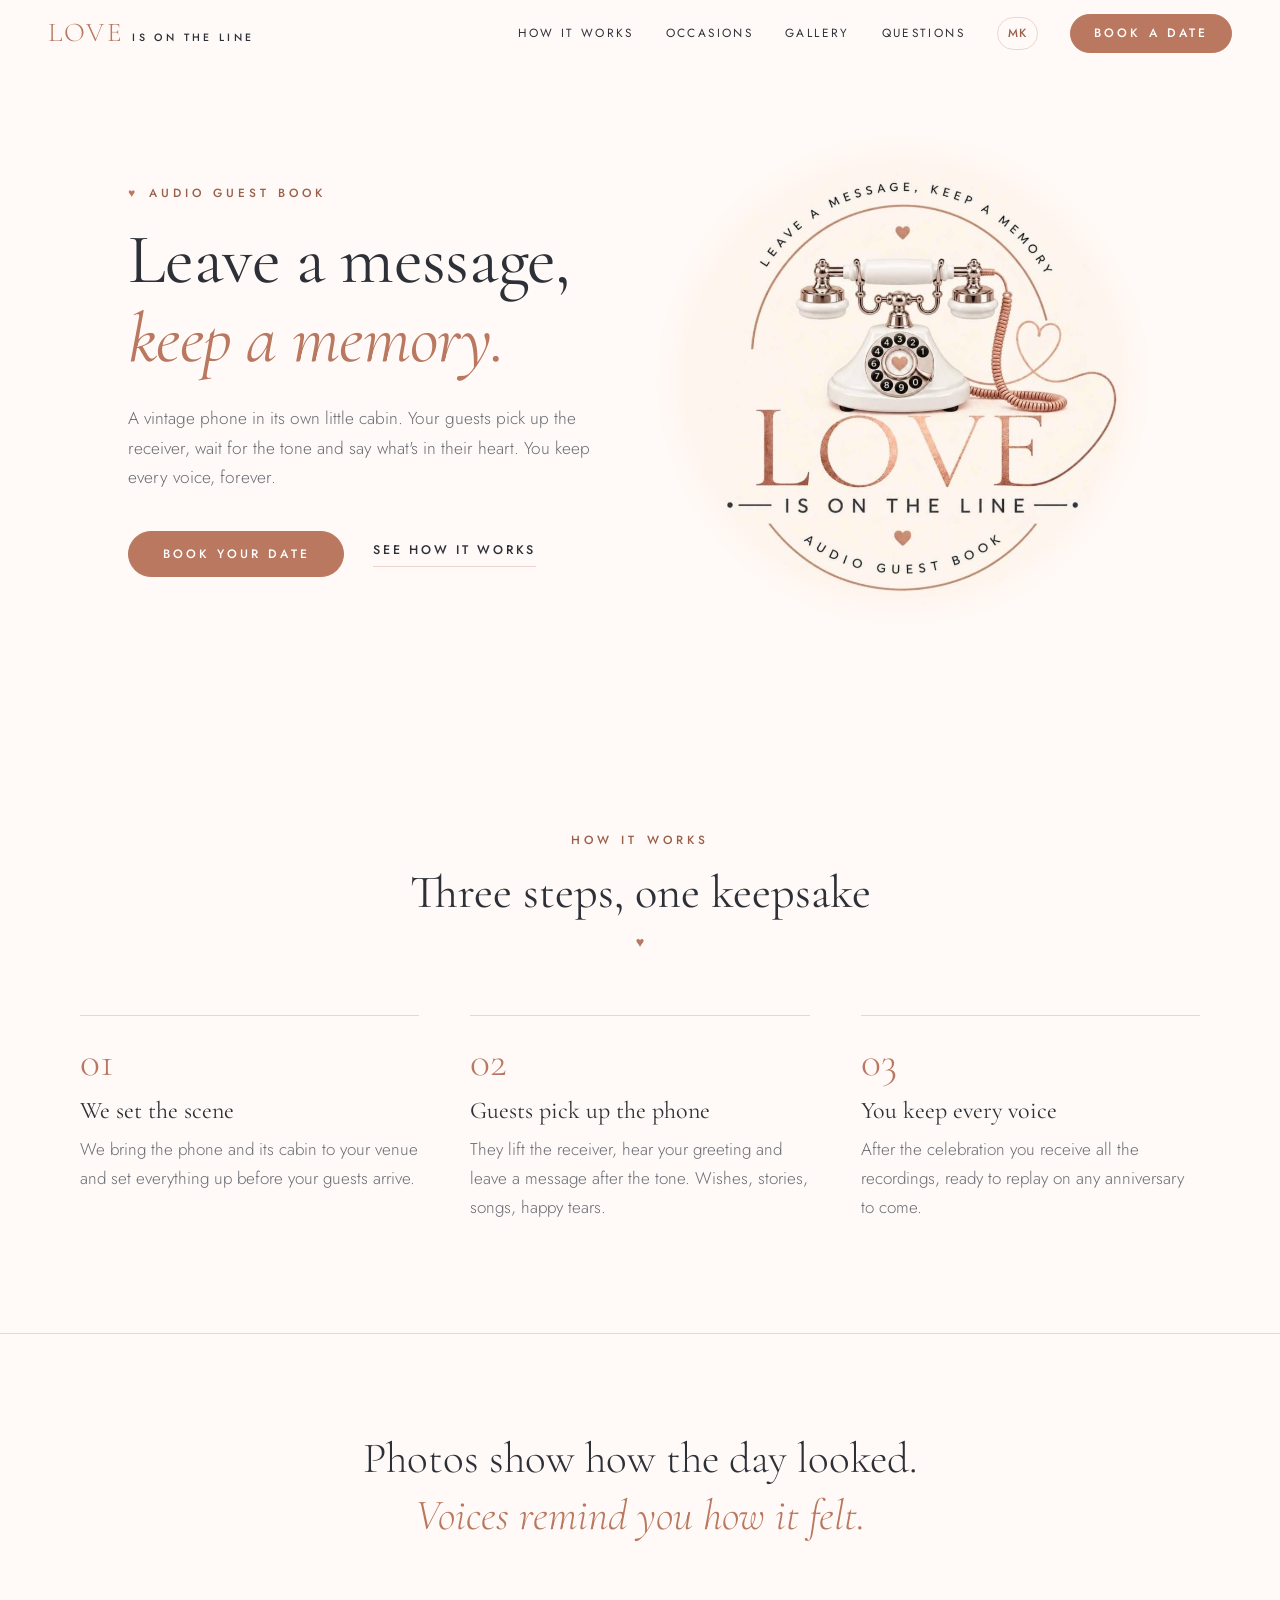
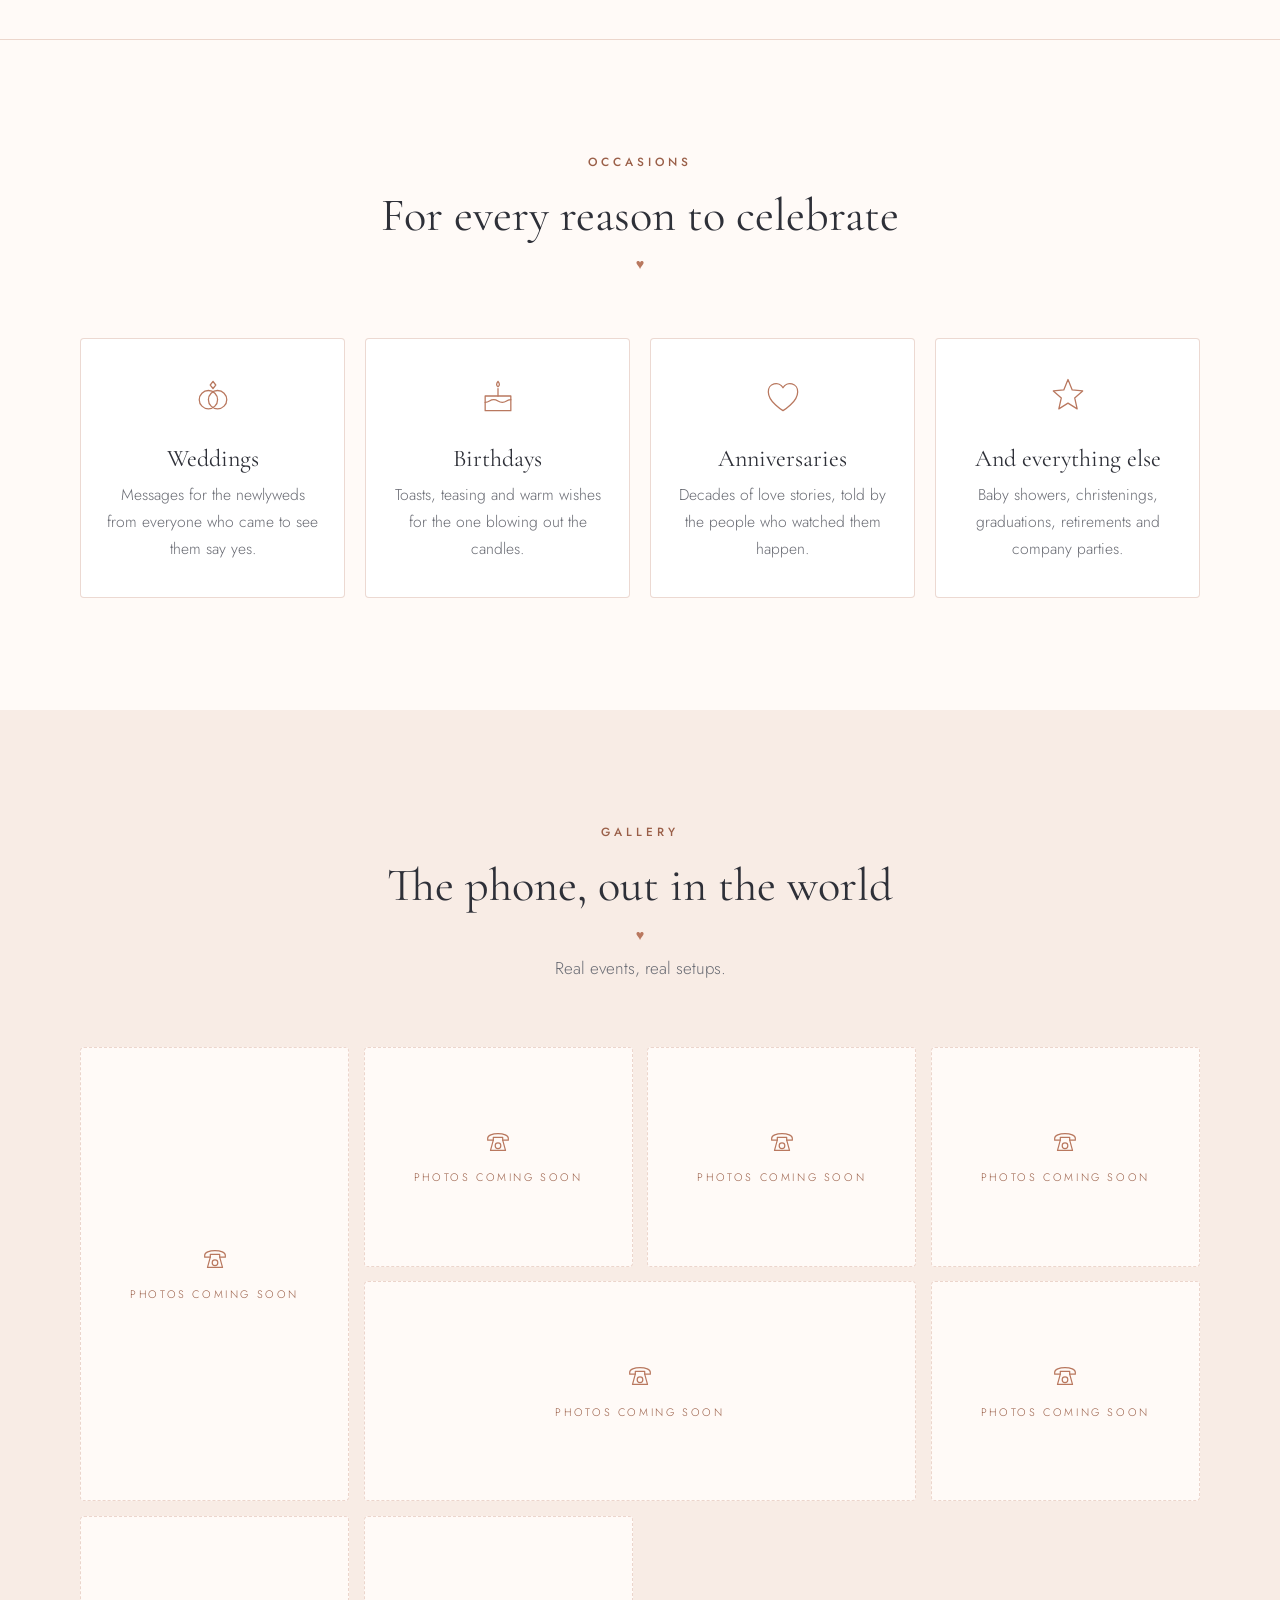
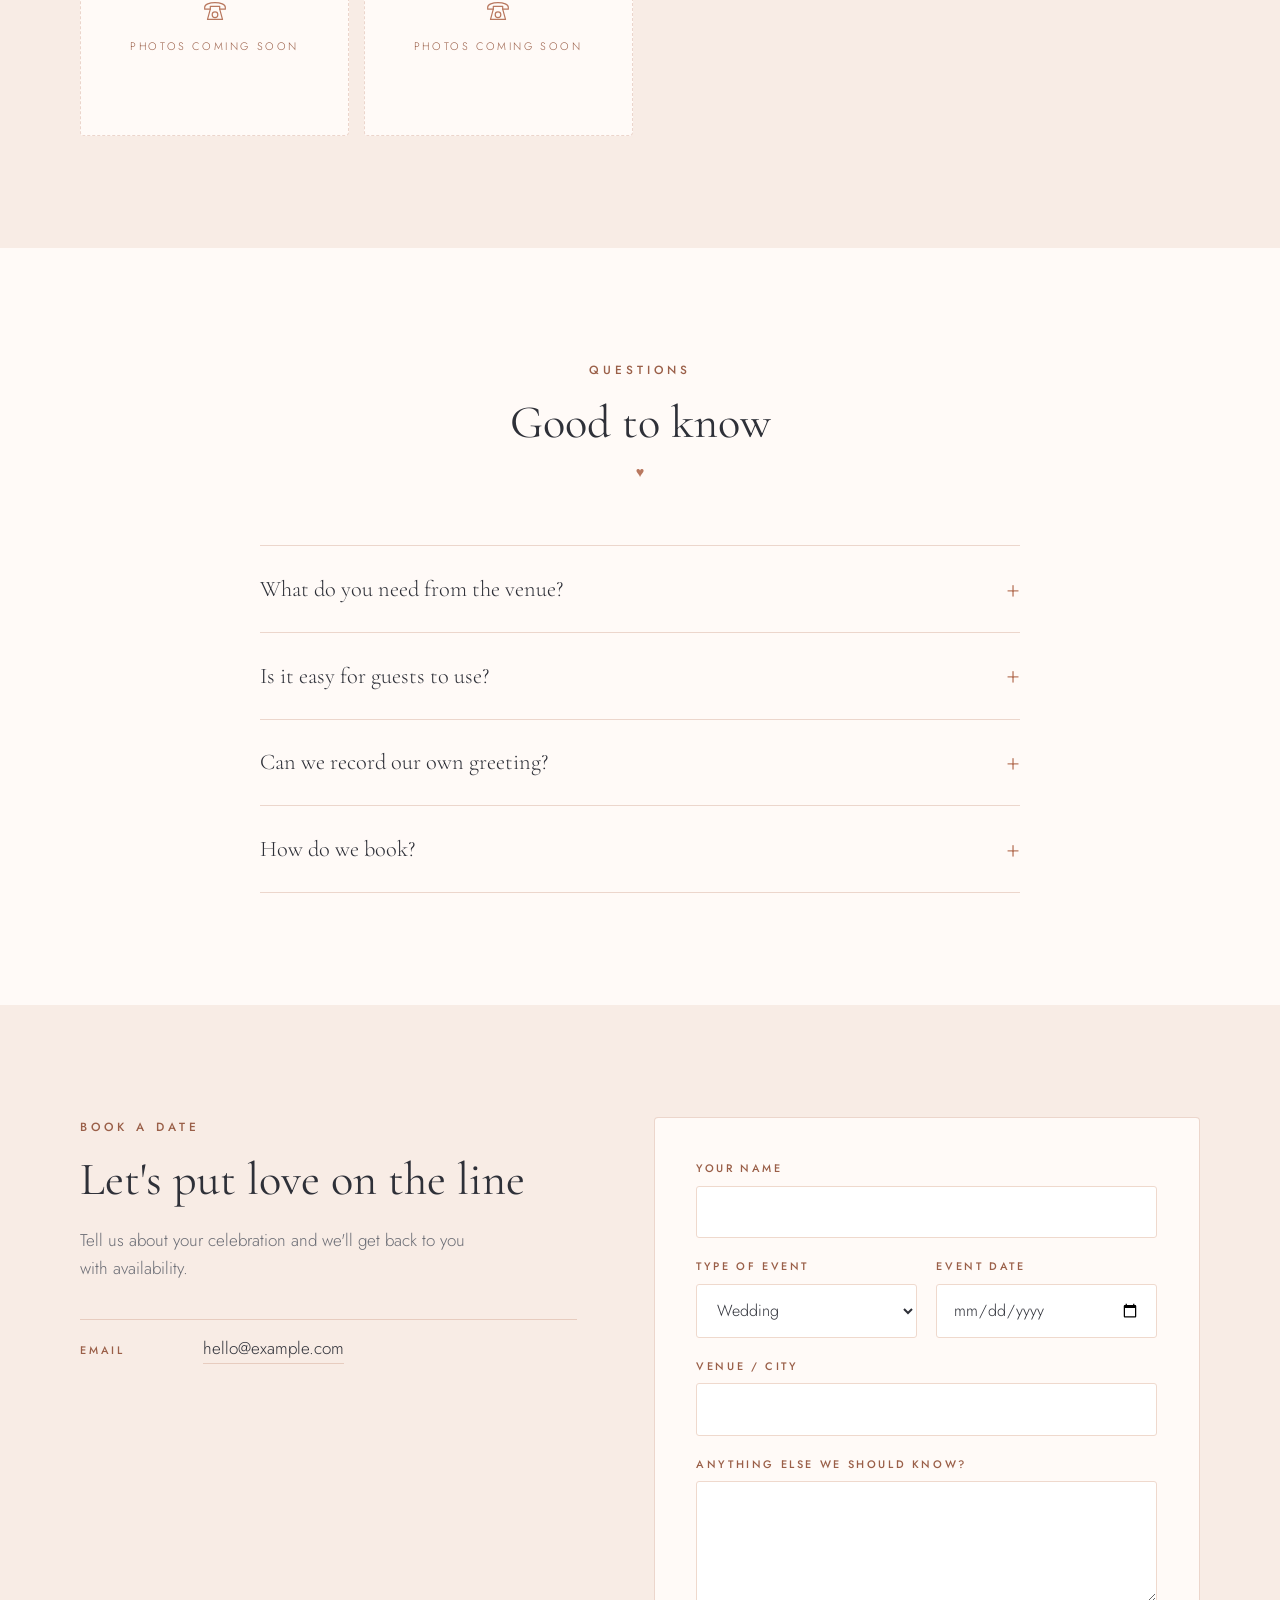
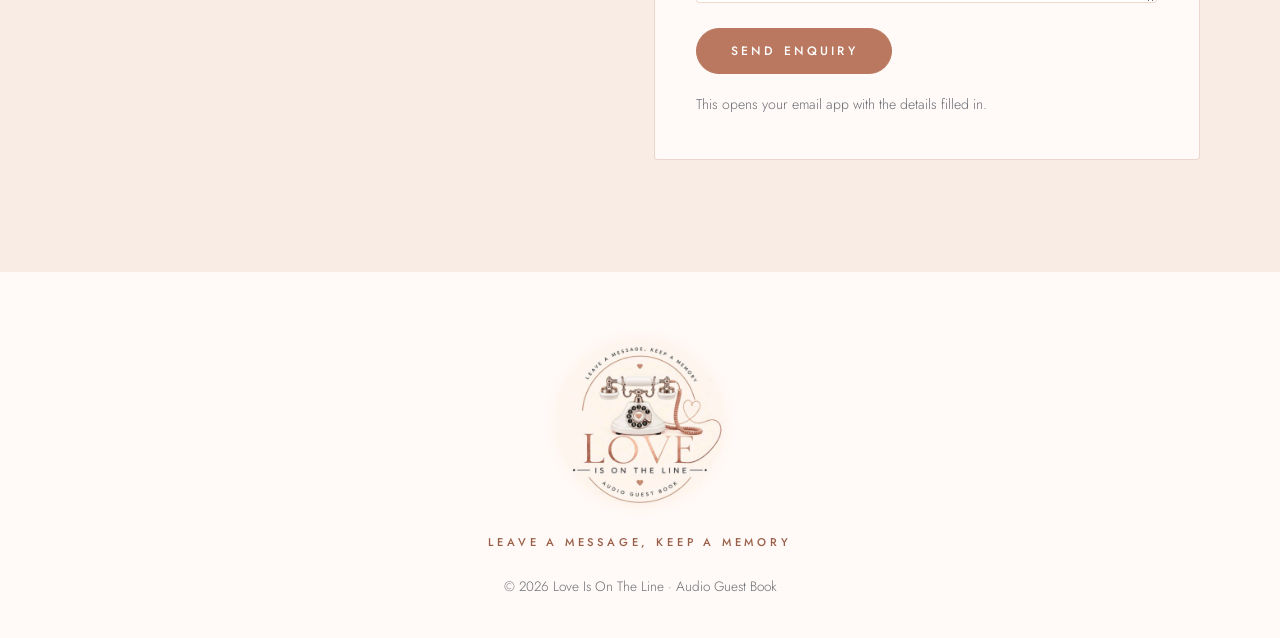
==== en.html @ d9baaf86 "Add Love Is On The Line website Static one-page site for the audio guest book business, in Macedonia" ====
<!DOCTYPE html>
<html lang="en">
<head>
  <meta charset="UTF-8">
  <meta name="viewport" content="width=device-width, initial-scale=1">
  <title>Love Is On The Line · Audio Guest Book</title>
  <meta name="description" content="A vintage phone audio guest book for weddings, birthdays and celebrations. Your guests pick up the receiver and leave a message you'll keep forever.">
  <meta name="theme-color" content="#FFFAF7">
  <meta property="og:title" content="Love Is On The Line · Audio Guest Book">
  <meta property="og:description" content="Leave a message, keep a memory.">
  <meta property="og:image" content="assets/logo.jpg">
  <link rel="icon" href="assets/logo.jpg">
  <link rel="alternate" hreflang="mk" href="index.html">
  <link rel="alternate" hreflang="en" href="en.html">
  <link rel="preconnect" href="https://fonts.googleapis.com">
  <link rel="preconnect" href="https://fonts.gstatic.com" crossorigin>
  <link href="https://fonts.googleapis.com/css2?family=Cormorant+Garamond:ital,wght@0,400;0,500;1,400&family=Jost:wght@300;400;500&display=swap" rel="stylesheet">
  <link rel="stylesheet" href="styles.css">
</head>
<body>

  <header class="nav" id="nav">
    <a class="nav__brand" href="#top" aria-label="Love Is On The Line, back to top">
      <span class="nav__love">Love</span>
      <span class="nav__rest">is on the line</span>
    </a>
    <button class="nav__toggle" id="navToggle" aria-label="Open menu" aria-expanded="false" aria-controls="navLinks">
      <span></span><span></span>
    </button>
    <nav class="nav__links" id="navLinks">
      <a href="#how">How it works</a>
      <a href="#occasions">Occasions</a>
      <a href="#gallery">Gallery</a>
      <a href="#faq">Questions</a>
      <a class="nav__lang" href="index.html" lang="mk" hreflang="mk" aria-label="Македонски">МК</a>
      <a class="btn btn--small" href="#contact">Book a date</a>
    </nav>
  </header>

  <main id="top">

    <!-- Hero -->
    <section class="hero">
      <div class="hero__text">
        <p class="eyebrow"><span class="heart" aria-hidden="true">♥</span> Audio guest book</p>
        <h1>Leave a message,<br><em>keep a memory.</em></h1>
        <p class="lead">
          A vintage phone in its own little cabin. Your guests pick up the receiver,
          wait for the tone and say what's in their heart. You keep every voice, forever.
        </p>
        <div class="hero__actions">
          <a class="btn" href="#contact">Book your date</a>
          <a class="link" href="#how">See how it works</a>
        </div>
      </div>
      <div class="hero__logo">
        <img src="assets/logo.jpg" alt="Love Is On The Line, audio guest book. Leave a message, keep a memory." width="924" height="920">
      </div>
    </section>

    <!-- How it works -->
    <section class="section" id="how">
      <div class="section__head">
        <p class="eyebrow">How it works</p>
        <h2>Three steps, one keepsake</h2>
      </div>
      <ol class="steps">
        <li class="step reveal">
          <span class="step__num">01</span>
          <h3>We set the scene</h3>
          <p>We bring the phone and its cabin to your venue and set everything up before your guests arrive.</p>
        </li>
        <li class="step reveal">
          <span class="step__num">02</span>
          <h3>Guests pick up the phone</h3>
          <p>They lift the receiver, hear your greeting and leave a message after the tone. Wishes, stories, songs, happy tears.</p>
        </li>
        <li class="step reveal">
          <span class="step__num">03</span>
          <h3>You keep every voice</h3>
          <p>After the celebration you receive all the recordings, ready to replay on any anniversary to come.</p>
        </li>
      </ol>
    </section>

    <!-- Quote band -->
    <section class="band">
      <p class="band__quote">Photos show how the day looked.<br><em>Voices remind you how it felt.</em></p>
    </section>

    <!-- Occasions -->
    <section class="section" id="occasions">
      <div class="section__head">
        <p class="eyebrow">Occasions</p>
        <h2>For every reason to celebrate</h2>
      </div>
      <div class="cards">
        <article class="card reveal">
          <svg viewBox="0 0 48 48" aria-hidden="true"><circle cx="19" cy="28" r="10"/><circle cx="29" cy="28" r="10"/><path d="M24 8l3 4-3 4-3-4z"/></svg>
          <h3>Weddings</h3>
          <p>Messages for the newlyweds from everyone who came to see them say yes.</p>
        </article>
        <article class="card reveal">
          <svg viewBox="0 0 48 48" aria-hidden="true"><path d="M10 24h28v16H10z"/><path d="M10 31c4.7 0 4.7-3 9.3-3s4.7 3 9.4 3 4.6-3 9.3-3"/><path d="M24 24v-8"/><path d="M24 8c2 2.500 2 4.500 0 6-2-1.500-2-3.500 0-6z"/></svg>
          <h3>Birthdays</h3>
          <p>Toasts, teasing and warm wishes for the one blowing out the candles.</p>
        </article>
        <article class="card reveal">
          <svg viewBox="0 0 48 48" aria-hidden="true"><path d="M24 40S8 30.500 8 19.500A8.500 8.500 0 0 1 24 15a8.500 8.500 0 0 1 16 4.500C40 30.500 24 40 24 40z"/></svg>
          <h3>Anniversaries</h3>
          <p>Decades of love stories, told by the people who watched them happen.</p>
        </article>
        <article class="card reveal">
          <svg viewBox="0 0 48 48" aria-hidden="true"><path d="M24 6l4.600 11.400L40 18.500l-8.700 7.600L34 38l-10-6.200L14 38l2.700-11.900L8 18.500l11.400-1.100z"/></svg>
          <h3>And everything else</h3>
          <p>Baby showers, christenings, graduations, retirements and company parties.</p>
        </article>
      </div>
    </section>

    <!-- Gallery -->
    <section class="section section--tint" id="gallery">
      <div class="section__head">
        <p class="eyebrow">Gallery</p>
        <h2>The phone, out in the world</h2>
        <p class="section__sub">Real events, real setups.</p>
      </div>
      <div class="gallery" id="galleryGrid"></div>
    </section>

    <!-- FAQ -->
    <section class="section section--narrow" id="faq">
      <div class="section__head">
        <p class="eyebrow">Questions</p>
        <h2>Good to know</h2>
      </div>
      <div class="faq">
        <details>
          <summary>What do you need from the venue?</summary>
          <p>Just a small corner for the cabin, ideally a little away from the speakers so the messages come out clear. We take care of the rest.</p>
        </details>
        <details>
          <summary>Is it easy for guests to use?</summary>
          <p>Yes. Pick up the receiver, listen, talk, hang up. Grandparents and kids figure it out in seconds, and a small sign next to the phone explains it too.</p>
        </details>
        <details>
          <summary>Can we record our own greeting?</summary>
          <p>Of course. A greeting in your own voices makes guests smile before they even start talking. Tell us when you book and we'll help you set it up.</p>
        </details>
        <details>
          <summary>How do we book?</summary>
          <p>Send us your date, venue and type of event using the form below. We'll confirm availability and get back to you with the details.</p>
        </details>
      </div>
    </section>

    <!-- Contact -->
    <section class="section section--tint" id="contact">
      <div class="contact">
        <div class="contact__intro">
          <p class="eyebrow">Book a date</p>
          <h2>Let's put love on the line</h2>
          <p>Tell us about your celebration and we'll get back to you with availability.</p>
          <ul class="contact__list" id="contactList"></ul>
        </div>
        <form class="form" id="bookingForm" novalidate>
          <label>Your name
            <input type="text" name="name" autocomplete="name" required>
          </label>
          <div class="form__row">
            <label>Type of event
              <select name="event">
                <option>Wedding</option>
                <option>Birthday</option>
                <option>Anniversary</option>
                <option>Baby shower</option>
                <option>Corporate event</option>
                <option>Other</option>
              </select>
            </label>
            <label>Event date
              <input type="date" name="date">
            </label>
          </div>
          <label>Venue / city
            <input type="text" name="venue">
          </label>
          <label>Anything else we should know?
            <textarea name="message" rows="4"></textarea>
          </label>
          <button class="btn" type="submit">Send enquiry</button>
          <p class="form__note" id="formNote">This opens your email app with the details filled in.</p>
        </form>
      </div>
    </section>
  </main>

  <footer class="footer">
    <img src="assets/logo.jpg" alt="Love Is On The Line logo" width="924" height="920" loading="lazy">
    <p class="footer__tag">Leave a message, keep a memory</p>
    <p class="footer__copy">© <span id="year"></span> Love Is On The Line · Audio Guest Book</p>
  </footer>

  <!-- Lightbox -->
  <div class="lightbox" id="lightbox" hidden role="dialog" aria-modal="true" aria-label="Photo viewer">
    <button class="lightbox__btn lightbox__close" id="lbClose" aria-label="Close">×</button>
    <button class="lightbox__btn lightbox__prev" id="lbPrev" aria-label="Previous photo">‹</button>
    <figure>
      <img id="lbImg" alt="">
      <figcaption id="lbCap"></figcaption>
    </figure>
    <button class="lightbox__btn lightbox__next" id="lbNext" aria-label="Next photo">›</button>
  </div>

  <script src="config.js"></script>
  <script src="script.js"></script>
</body>
</html>
---- styles.css ----
/* Palette sampled from the logo */
:root {
  --cream: #FFFAF7;
  --blush: #F8ECE5;
  --blush-deep: #EFD9CD;
  --rose: #B9785F;
  --rose-dark: #9A5F48;
  --ink: #2E3038;
  --ink-soft: #6A6C74;
  --line: rgba(185, 120, 95, .28);
  --serif: "Cormorant Garamond", "Times New Roman", serif;
  --sans: "Jost", "Helvetica Neue", Arial, sans-serif;
  --max: 1120px;
}

*, *::before, *::after { box-sizing: border-box; }
html { scroll-behavior: smooth; scroll-padding-top: 84px; }
body {
  margin: 0;
  background: var(--cream);
  color: var(--ink);
  font-family: var(--sans);
  font-weight: 300;
  font-size: 17px;
  line-height: 1.7;
  -webkit-font-smoothing: antialiased;
}
img { max-width: 100%; height: auto; display: block; }
a { color: inherit; }
h1, h2, h3 { font-family: var(--serif); font-weight: 400; margin: 0; line-height: 1.12; }
h1 { font-size: clamp(2.6rem, 6vw, 4.4rem); letter-spacing: -.01em; }
h2 { font-size: clamp(2rem, 4vw, 2.9rem); }
h3 { font-size: 1.5rem; }
h1 em, .band__quote em { color: var(--rose); font-style: italic; }
p { margin: 0; }
:focus-visible { outline: 2px solid var(--rose); outline-offset: 3px; }

.eyebrow {
  font-size: .74rem;
  font-weight: 500;
  letter-spacing: .34em;
  text-transform: uppercase;
  color: var(--rose-dark);
  margin-bottom: 1.1rem;
}
.heart { color: var(--rose); letter-spacing: 0; margin-right: .5em; }

/* Buttons & links */
.btn {
  display: inline-block;
  padding: 1rem 2.1rem;
  border: 1px solid var(--rose);
  border-radius: 999px;
  background: var(--rose);
  color: #fff;
  font: 500 .76rem/1 var(--sans);
  letter-spacing: .26em;
  text-transform: uppercase;
  text-decoration: none;
  cursor: pointer;
  transition: background .25s, border-color .25s, transform .25s;
}
.btn:hover { background: var(--rose-dark); border-color: var(--rose-dark); transform: translateY(-1px); }
.btn--small { padding: .75rem 1.4rem; }
.link {
  font-size: .78rem;
  font-weight: 500;
  letter-spacing: .22em;
  text-transform: uppercase;
  text-decoration: none;
  padding-bottom: .3rem;
  border-bottom: 1px solid var(--line);
  transition: border-color .25s, color .25s;
}
.link:hover { color: var(--rose-dark); border-color: var(--rose); }

/* Nav */
.nav {
  position: sticky;
  top: 0;
  z-index: 20;
  display: flex;
  align-items: center;
  justify-content: space-between;
  gap: 1.5rem;
  padding: .9rem clamp(1.1rem, 4vw, 3rem);
  background: rgba(255, 250, 247, .88);
  backdrop-filter: blur(10px);
  border-bottom: 1px solid transparent;
  transition: border-color .3s;
}
.nav.is-scrolled { border-color: var(--line); }
.nav__brand { display: flex; align-items: baseline; gap: .6rem; text-decoration: none; }
.nav__love { font-family: var(--serif); font-size: 1.7rem; letter-spacing: .08em; text-transform: uppercase; color: var(--rose); line-height: 1; }
.nav__rest { font-size: .66rem; font-weight: 500; letter-spacing: .32em; text-transform: uppercase; }
.nav__links { display: flex; align-items: center; gap: 2rem; }
.nav__links a:not(.btn) {
  font-size: .74rem;
  font-weight: 400;
  letter-spacing: .2em;
  text-transform: uppercase;
  text-decoration: none;
  transition: color .2s;
}
.nav__links a:not(.btn):hover { color: var(--rose-dark); }
.nav__links a.nav__lang { padding: .35rem .6rem; border: 1px solid var(--line); border-radius: 999px; font-weight: 500; letter-spacing: .14em; color: var(--rose-dark); }
.nav__links a.nav__lang:hover { border-color: var(--rose); }
.nav__toggle { display: none; width: 44px; height: 44px; padding: 0; border: 0; background: none; cursor: pointer; }
.nav__toggle span { display: block; width: 24px; height: 1.5px; margin: 6px auto; background: var(--ink); transition: transform .3s; }
.nav__toggle[aria-expanded="true"] span:first-child { transform: translateY(3.75px) rotate(45deg); }
.nav__toggle[aria-expanded="true"] span:last-child { transform: translateY(-3.75px) rotate(-45deg); }

/* Hero */
.hero {
  max-width: var(--max);
  margin: 0 auto;
  padding: clamp(1.5rem, 5vw, 4rem) clamp(1.1rem, 4vw, 3rem) clamp(3rem, 7vw, 6rem);
  display: grid;
  grid-template-columns: 1fr 1.05fr;
  align-items: center;
  gap: clamp(1.5rem, 4vw, 4rem);
}
.lead { max-width: 30rem; margin-top: 1.6rem; color: var(--ink-soft); font-size: 1.08rem; }
.hero__actions { display: flex; flex-wrap: wrap; align-items: center; gap: 1.8rem; margin-top: 2.4rem; }
/* multiply + a soft edge fade melt the logo's off-white background into the page */
.hero__logo img, .footer img {
  mix-blend-mode: multiply;
  -webkit-mask-image: radial-gradient(closest-side, #000 87%, transparent 100%);
  mask-image: radial-gradient(closest-side, #000 87%, transparent 100%);
}
.hero__logo img { width: 100%; max-width: 560px; margin: 0 auto; animation: rise 1.1s ease both; }
.hero__text { animation: rise 1.1s .15s ease both; }
@keyframes rise { from { opacity: 0; transform: translateY(18px); } }

/* Sections */
.section { padding: clamp(4rem, 9vw, 7rem) clamp(1.1rem, 4vw, 3rem); }
.section > * { max-width: var(--max); margin-left: auto; margin-right: auto; }
.section--tint { background: var(--blush); }
.section--narrow > * { max-width: 760px; }
.section__head { text-align: center; margin-bottom: clamp(2.5rem, 5vw, 4rem); }
.section__head h2::after {
  content: "♥";
  display: block;
  margin-top: 1rem;
  font-size: .9rem;
  color: var(--rose);
}
.section__sub { margin-top: .6rem; color: var(--ink-soft); }

/* Steps */
.steps { list-style: none; padding: 0; margin-top: 0; margin-bottom: 0; display: grid; grid-template-columns: repeat(3, 1fr); gap: clamp(1.5rem, 4vw, 3.5rem); }
.step { padding-top: 1.6rem; border-top: 1px solid var(--line); }
.step__num { font-family: var(--serif); font-size: 2.6rem; line-height: 1; color: var(--rose); }
.step h3 { margin: .9rem 0 .6rem; }
.step p, .card p { color: var(--ink-soft); }

/* Quote band */
.band { padding: clamp(3.5rem, 8vw, 6rem) 1.25rem; text-align: center; border-top: 1px solid var(--line); border-bottom: 1px solid var(--line); }
.band__quote { font-family: var(--serif); font-size: clamp(1.7rem, 4vw, 2.7rem); line-height: 1.3; }

/* Occasion cards */
.cards { display: grid; grid-template-columns: repeat(4, 1fr); gap: 1.25rem; }
.card { padding: 2.2rem 1.6rem; text-align: center; background: #fff; border: 1px solid var(--line); border-radius: 4px; transition: transform .3s, box-shadow .3s; }
.card:hover { transform: translateY(-4px); box-shadow: 0 18px 40px -24px rgba(154, 95, 72, .5); }
.card svg { width: 44px; height: 44px; margin: 0 auto 1.2rem; fill: none; stroke: var(--rose); stroke-width: 1.4; stroke-linejoin: round; stroke-linecap: round; }
.card h3 { margin-bottom: .6rem; }
.card p { font-size: .98rem; }

/* Gallery */
.gallery { display: grid; grid-template-columns: repeat(4, 1fr); grid-auto-rows: 220px; grid-auto-flow: dense; gap: .9rem; }
.tile { position: relative; margin: 0; padding: 0; border: 0; overflow: hidden; border-radius: 4px; background: var(--blush-deep); cursor: zoom-in; font: inherit; color: inherit; }
.tile--tall { grid-row: span 2; }
.tile--wide { grid-column: span 2; }
.tile img { width: 100%; height: 100%; object-fit: cover; transition: transform .7s ease; }
.tile:hover img { transform: scale(1.05); }
.tile__cap {
  position: absolute; inset: auto 0 0 0;
  padding: 2.5rem 1rem .9rem;
  background: linear-gradient(transparent, rgba(46, 48, 56, .7));
  color: #fff;
  font-size: .72rem;
  letter-spacing: .18em;
  text-transform: uppercase;
  text-align: left;
  opacity: 0;
  transition: opacity .3s;
}
.tile:hover .tile__cap, .tile:focus-visible .tile__cap { opacity: 1; }
.tile--empty {
  display: grid;
  place-content: center;
  justify-items: center;
  gap: .7rem;
  cursor: default;
  background: var(--cream);
  border: 1px dashed var(--line);
  color: var(--rose-dark);
  font-size: .68rem;
  letter-spacing: .24em;
  text-transform: uppercase;
}
.tile--empty svg { width: 30px; height: 30px; fill: none; stroke: var(--rose); stroke-width: 1.3; stroke-linecap: round; stroke-linejoin: round; }

/* FAQ */
.faq details { border-bottom: 1px solid var(--line); }
.faq details:first-child { border-top: 1px solid var(--line); }
.faq summary {
  display: flex; justify-content: space-between; align-items: center; gap: 1rem;
  padding: 1.4rem 0;
  font-family: var(--serif);
  font-size: 1.4rem;
  cursor: pointer;
  list-style: none;
}
.faq summary::-webkit-details-marker { display: none; }
.faq summary::after { content: "+"; font-family: var(--sans); font-weight: 300; font-size: 1.5rem; color: var(--rose); transition: transform .3s; }
.faq details[open] summary::after { transform: rotate(45deg); }
.faq details p { padding: 0 2.5rem 1.6rem 0; color: var(--ink-soft); }

/* Contact */
.contact { display: grid; grid-template-columns: 1fr 1.1fr; gap: clamp(2rem, 6vw, 5rem); align-items: start; }
.contact__intro h2 { margin-bottom: 1.2rem; }
.contact__intro > p:not(.eyebrow) { color: var(--ink-soft); max-width: 26rem; }
.contact__list { list-style: none; padding: 0; margin: 2.2rem 0 0; }
.contact__list li { padding: .9rem 0; border-top: 1px solid var(--line); display: flex; gap: 1.2rem; align-items: baseline; }
.contact__list span { flex: 0 0 6.5rem; font-size: .68rem; font-weight: 500; letter-spacing: .26em; text-transform: uppercase; color: var(--rose-dark); }
.contact__list a { text-decoration: none; border-bottom: 1px solid var(--line); overflow-wrap: anywhere; }
.contact__list a:hover { color: var(--rose-dark); }

.form { display: grid; gap: 1.2rem; padding: clamp(1.5rem, 4vw, 2.6rem); background: var(--cream); border: 1px solid var(--line); border-radius: 4px; }
.form__row { display: grid; grid-template-columns: 1fr 1fr; gap: 1.2rem; }
.form label { display: grid; gap: .5rem; font-size: .68rem; font-weight: 500; letter-spacing: .24em; text-transform: uppercase; color: var(--rose-dark); }
.form input, .form select, .form textarea {
  width: 100%;
  padding: .85rem 1rem;
  border: 1px solid var(--blush-deep);
  border-radius: 3px;
  background: #fff;
  color: var(--ink);
  font: 300 1rem var(--sans);
  letter-spacing: 0;
  text-transform: none;
  transition: border-color .2s;
}
.form input:focus, .form select:focus, .form textarea:focus { outline: none; border-color: var(--rose); }
.form textarea { resize: vertical; }
.form .btn { justify-self: start; margin-top: .4rem; }
.form__note { font-size: .88rem; color: var(--ink-soft); }
.form__note.is-error { color: #A8402F; }

/* Footer */
.footer { padding: 3.5rem 1.25rem 2.5rem; text-align: center; }
.footer img { width: 190px; margin: 0 auto 1rem; }
.footer__tag { font-size: .7rem; font-weight: 500; letter-spacing: .34em; text-transform: uppercase; color: var(--rose-dark); }
.footer__copy { margin-top: 1.4rem; font-size: .85rem; color: var(--ink-soft); }

/* Lightbox */
.lightbox { position: fixed; inset: 0; z-index: 50; display: flex; align-items: center; justify-content: center; background: rgba(46, 48, 56, .93); padding: 1rem; }
.lightbox[hidden] { display: none; }
.lightbox figure { margin: 0; max-width: min(1100px, 100%); text-align: center; }
.lightbox img { max-height: 82vh; margin: 0 auto; border-radius: 3px; }
.lightbox figcaption { margin-top: 1rem; color: #fff; font-size: .74rem; letter-spacing: .22em; text-transform: uppercase; }
.lightbox__btn { position: absolute; width: 52px; height: 52px; border: 0; background: none; color: #fff; font: 300 2.6rem/1 var(--sans); cursor: pointer; opacity: .8; }
.lightbox__btn:hover { opacity: 1; }
.lightbox__close { top: .8rem; right: .8rem; }
.lightbox__prev { left: .5rem; top: 50%; transform: translateY(-50%); }
.lightbox__next { right: .5rem; top: 50%; transform: translateY(-50%); }

/* Scroll reveal */
.reveal { opacity: 0; transform: translateY(20px); transition: opacity .8s ease, transform .8s ease; }
.reveal.is-visible { opacity: 1; transform: none; }

@media (max-width: 900px) {
  .cards { grid-template-columns: repeat(2, 1fr); }
  .gallery { grid-template-columns: repeat(3, 1fr); grid-auto-rows: 190px; }
  .contact { grid-template-columns: 1fr; }
}
@media (max-width: 760px) {
  body { font-size: 16px; }
  .nav__toggle { display: block; }
  .nav__links {
    position: absolute; top: 100%; left: 0; right: 0;
    flex-direction: column; gap: 1.5rem;
    padding: 2rem 1.25rem 2.25rem;
    background: var(--cream);
    border-bottom: 1px solid var(--line);
    display: none;
  }
  .nav__links.is-open { display: flex; }
  .hero { grid-template-columns: 1fr; text-align: center; }
  .hero__logo { order: -1; }
  .hero__logo img { max-width: 400px; }
  .lead { margin-left: auto; margin-right: auto; }
  .hero__actions { justify-content: center; }
  .steps { grid-template-columns: 1fr; }
  .gallery { grid-template-columns: repeat(2, 1fr); grid-auto-rows: 160px; gap: .6rem; }
  .form__row { grid-template-columns: 1fr; }
}
@media (max-width: 460px) {
  .cards { grid-template-columns: 1fr; }
  .nav__rest { display: none; }
}
@media (prefers-reduced-motion: reduce) {
  html { scroll-behavior: auto; }
  *, *::before, *::after { animation: none !important; transition: none !important; }
  .reveal { opacity: 1; transform: none; }
}
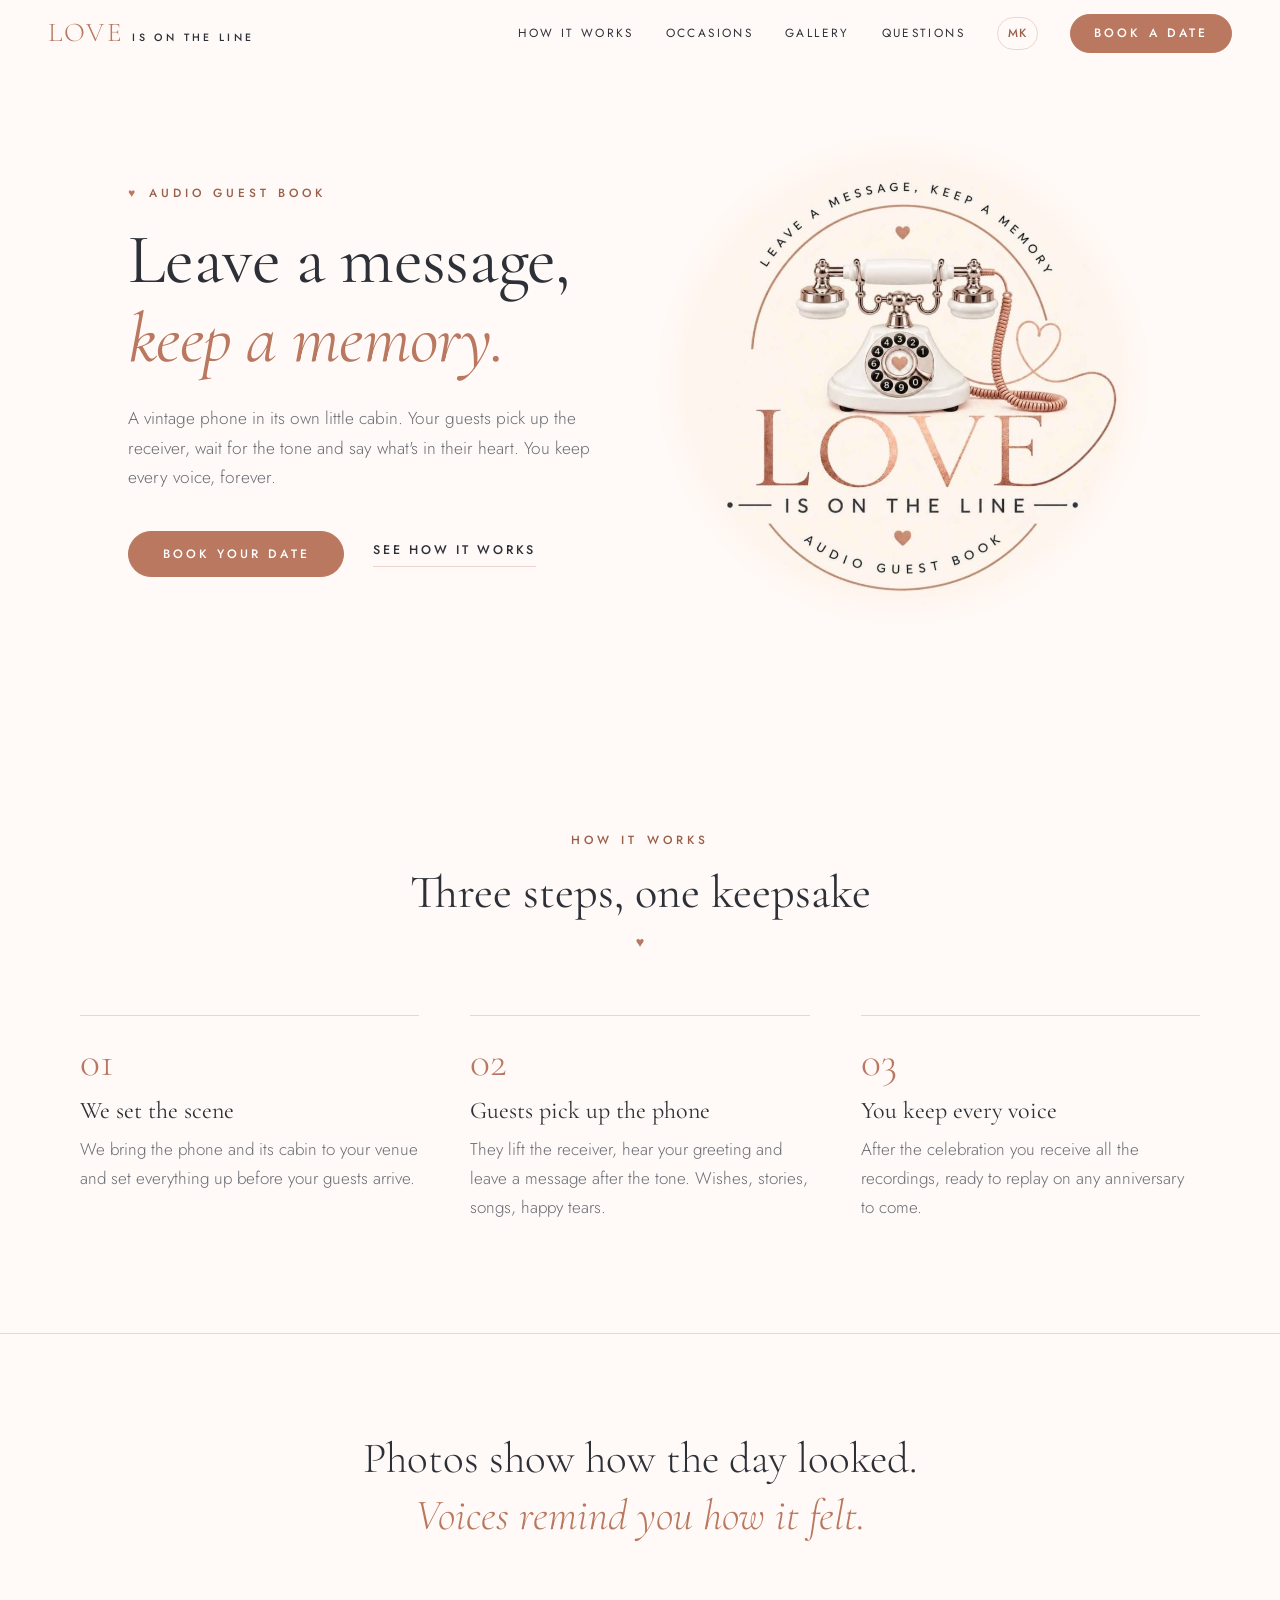
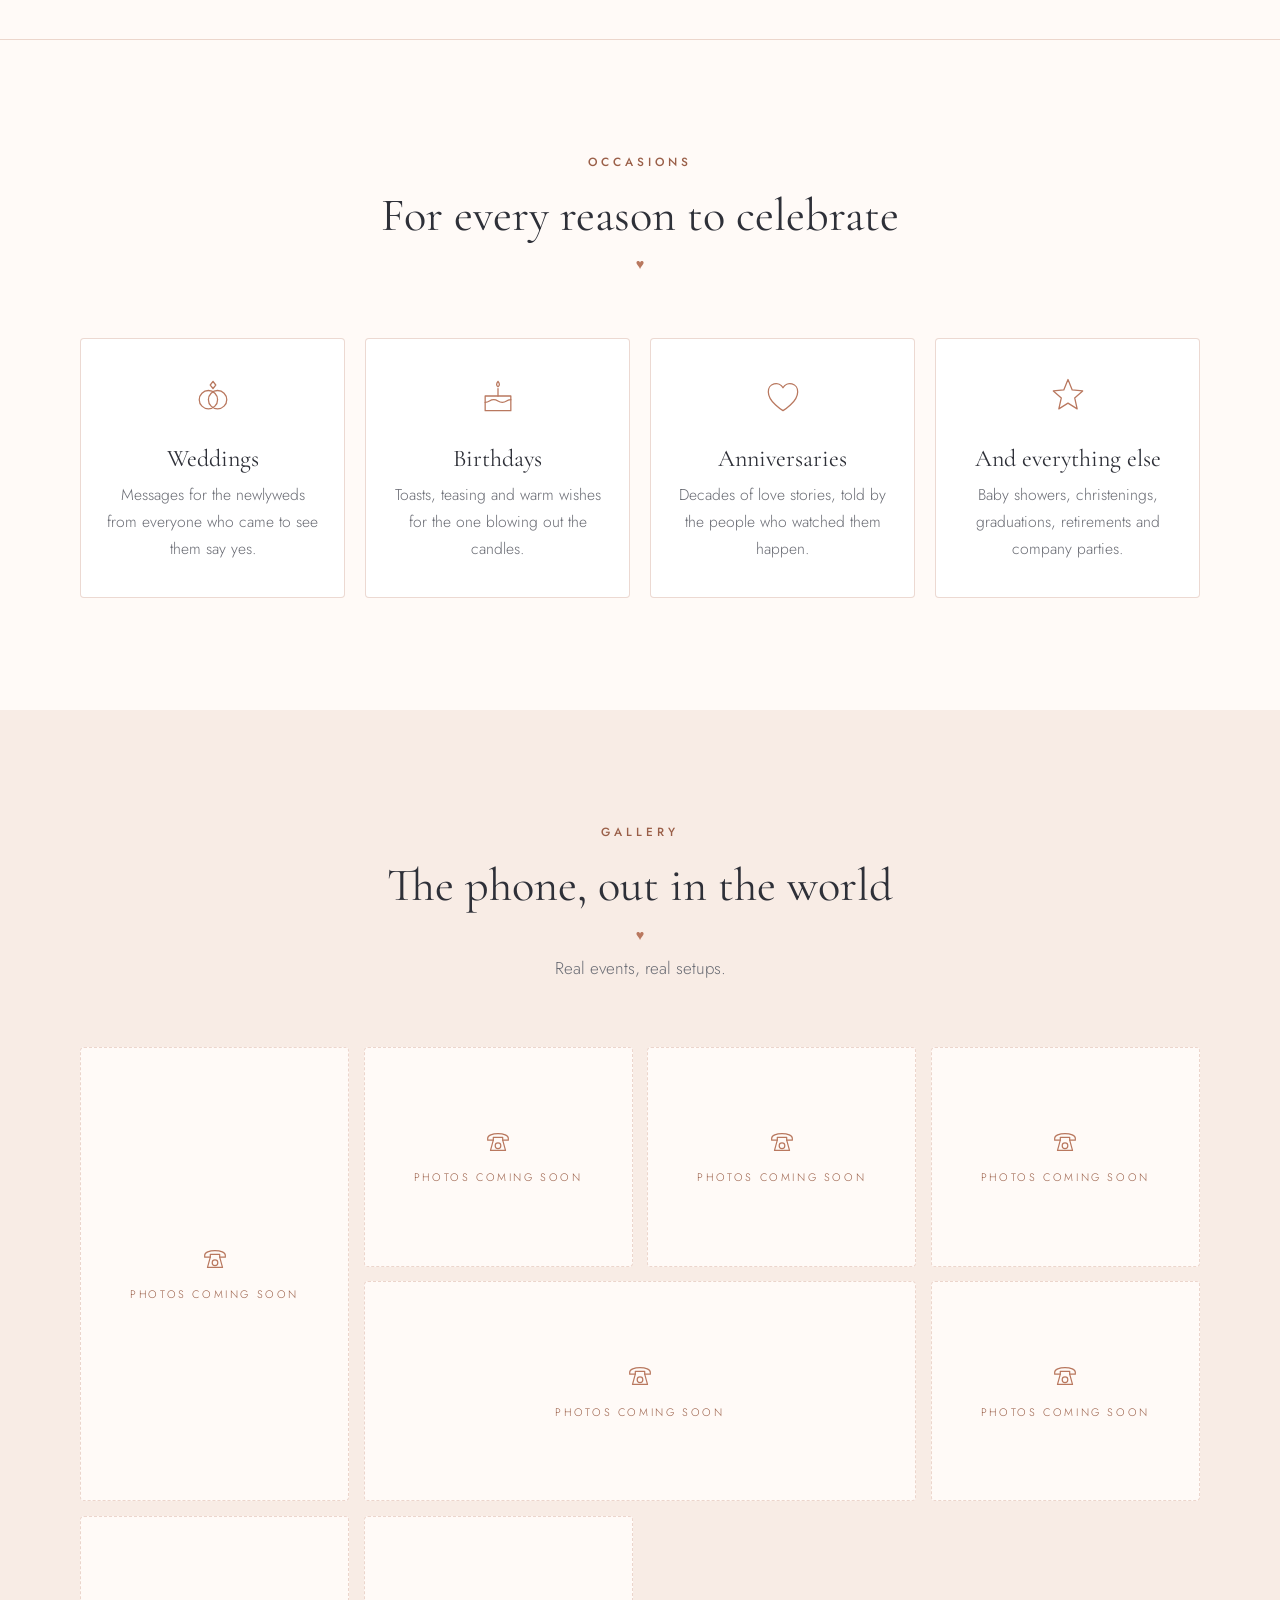
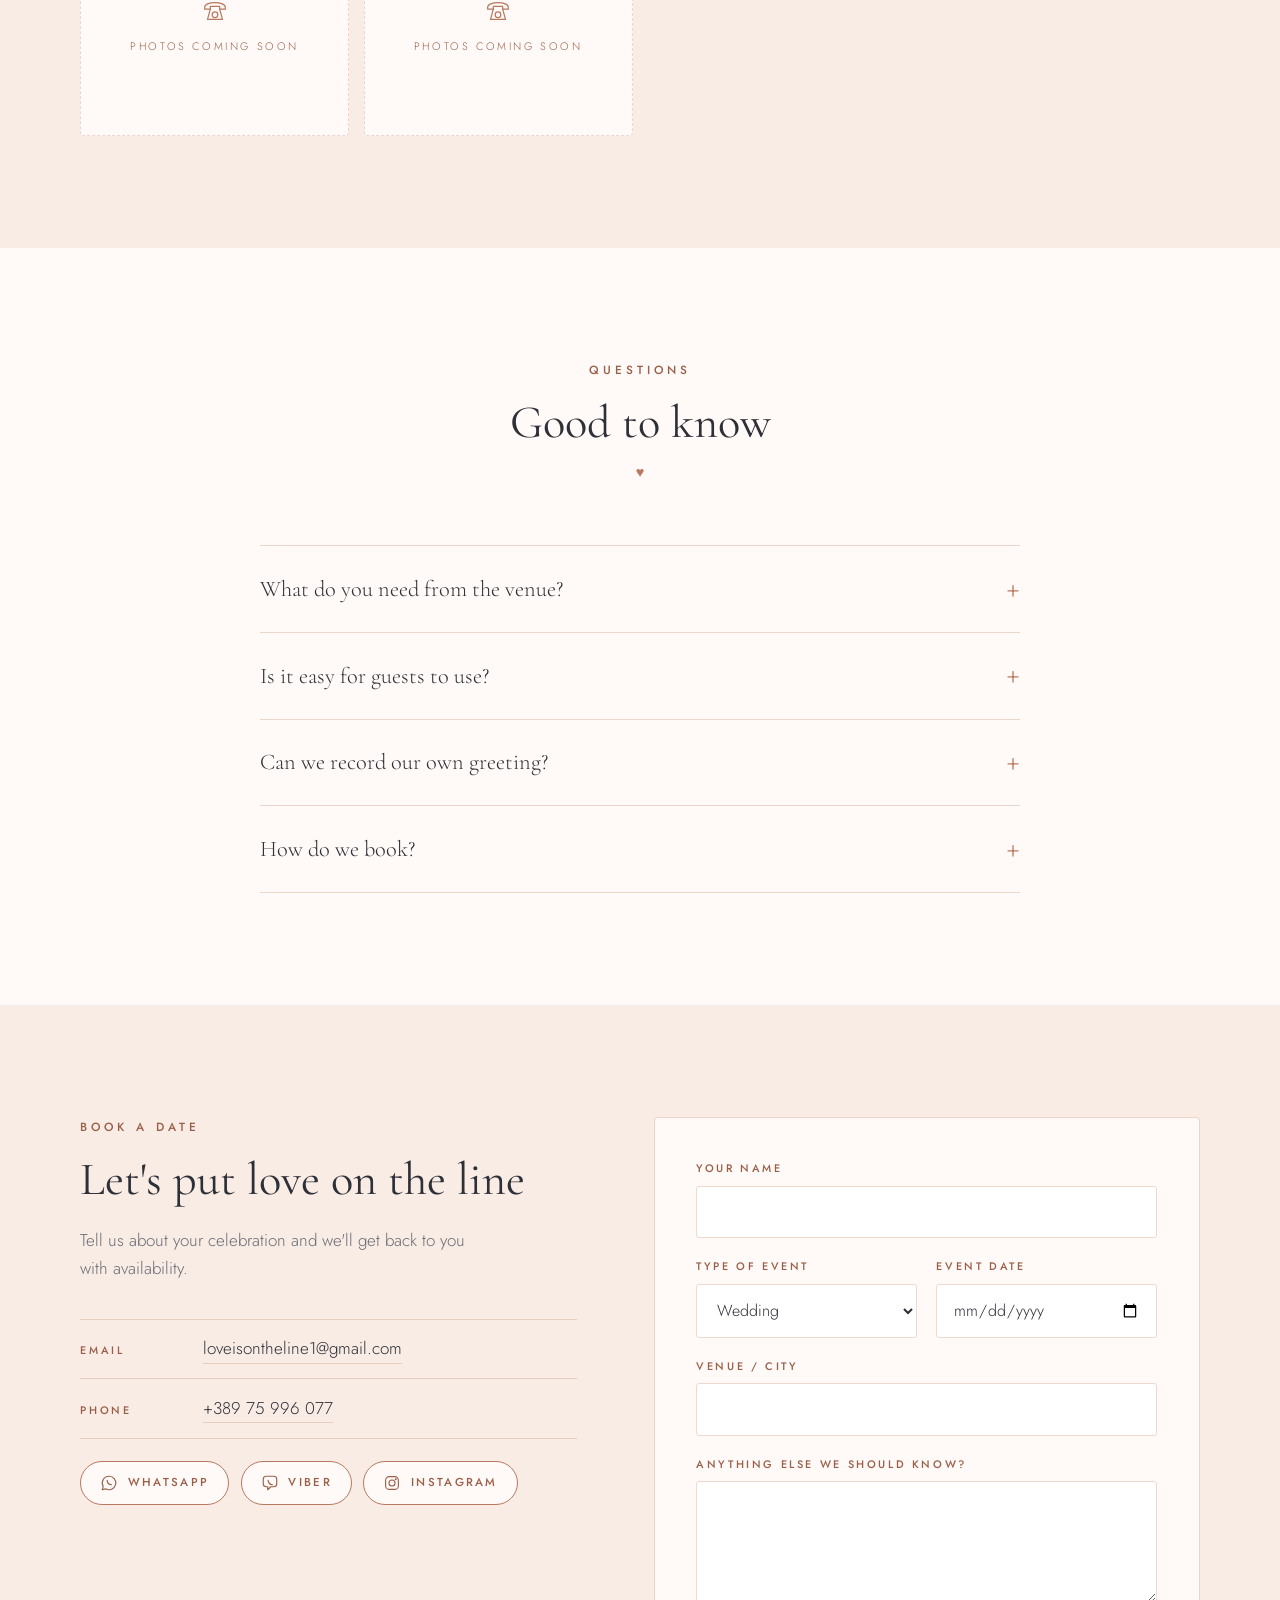
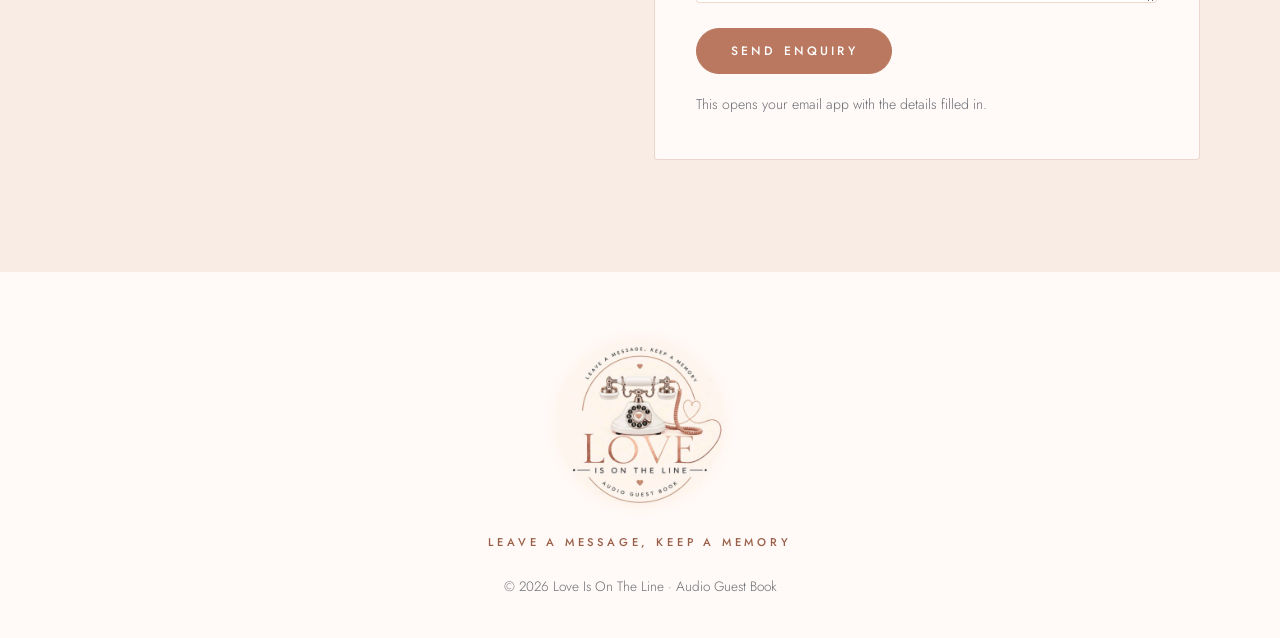
==== commit ba37a6ea: "Add WhatsApp, Viber and Instagram buttons Co-Authored-By: Claude Opus 5.5 <noreply@anthropic.com>" ====
--- a/en.html
+++ b/en.html
@@ -162,6 +162,7 @@
           <h2>Let's put love on the line</h2>
           <p>Tell us about your celebration and we'll get back to you with availability.</p>
           <ul class="contact__list" id="contactList"></ul>
+          <div class="contact__buttons" id="contactButtons"></div>
         </div>
         <form class="form" id="bookingForm" novalidate>
           <label>Your name
--- a/styles.css
+++ b/styles.css
@@ -226,6 +226,20 @@
 .contact__list span { flex: 0 0 6.5rem; font-size: .68rem; font-weight: 500; letter-spacing: .26em; text-transform: uppercase; color: var(--rose-dark); }
 .contact__list a { text-decoration: none; border-bottom: 1px solid var(--line); overflow-wrap: anywhere; }
 .contact__list a:hover { color: var(--rose-dark); }
+.contact__buttons { display: flex; flex-wrap: wrap; gap: .7rem; padding-top: 1.4rem; border-top: 1px solid var(--line); }
+.contact__buttons:empty { display: none; }
+.chat-btn {
+  display: inline-flex; align-items: center; gap: .6rem;
+  padding: .7rem 1.2rem;
+  border: 1px solid var(--rose);
+  border-radius: 999px;
+  background: var(--cream);
+  color: var(--rose-dark);
+  font-size: .72rem; font-weight: 500; letter-spacing: .2em; text-transform: uppercase; text-decoration: none;
+  transition: background .25s, color .25s;
+}
+.chat-btn:hover { background: var(--rose); color: #fff; }
+.chat-btn svg { width: 18px; height: 18px; fill: none; stroke: currentColor; stroke-width: 1.5; stroke-linecap: round; stroke-linejoin: round; }
 
 .form { display: grid; gap: 1.2rem; padding: clamp(1.5rem, 4vw, 2.6rem); background: var(--cream); border: 1px solid var(--line); border-radius: 4px; }
 .form__row { display: grid; grid-template-columns: 1fr 1fr; gap: 1.2rem; }
